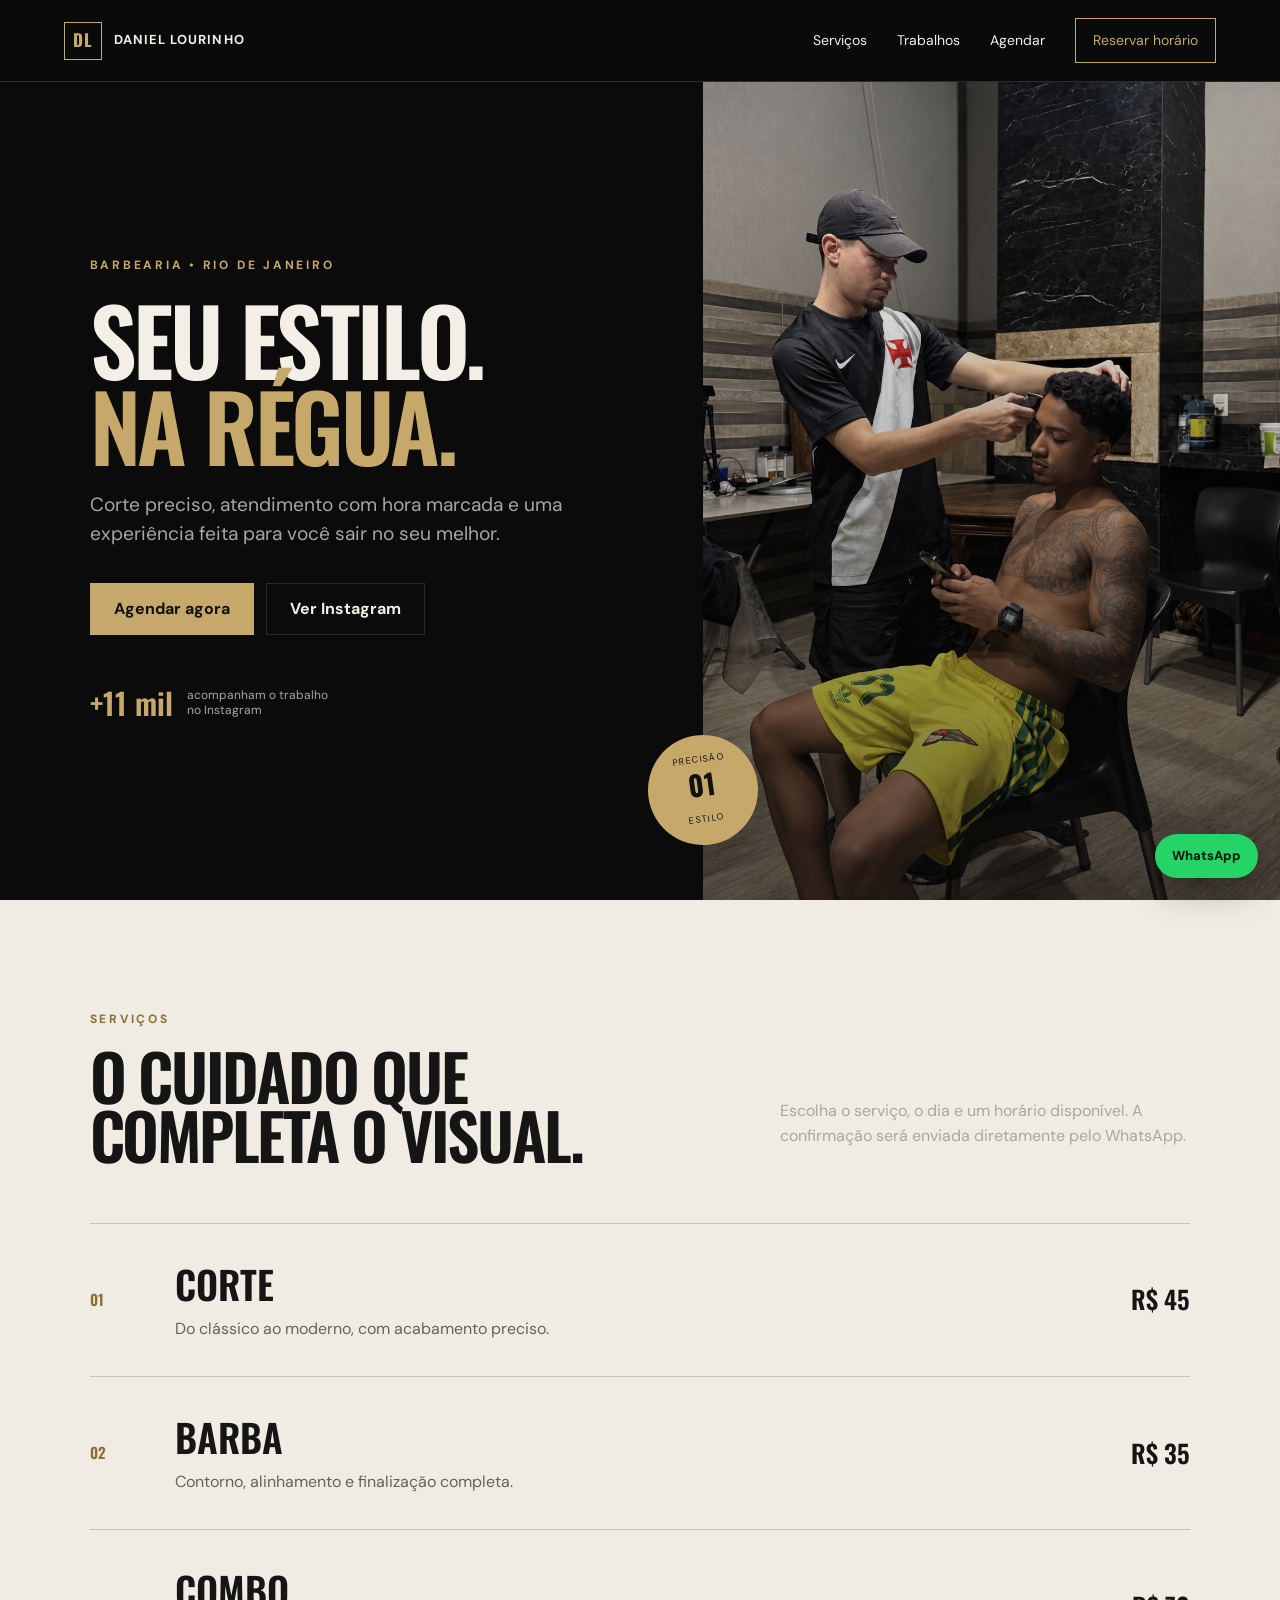
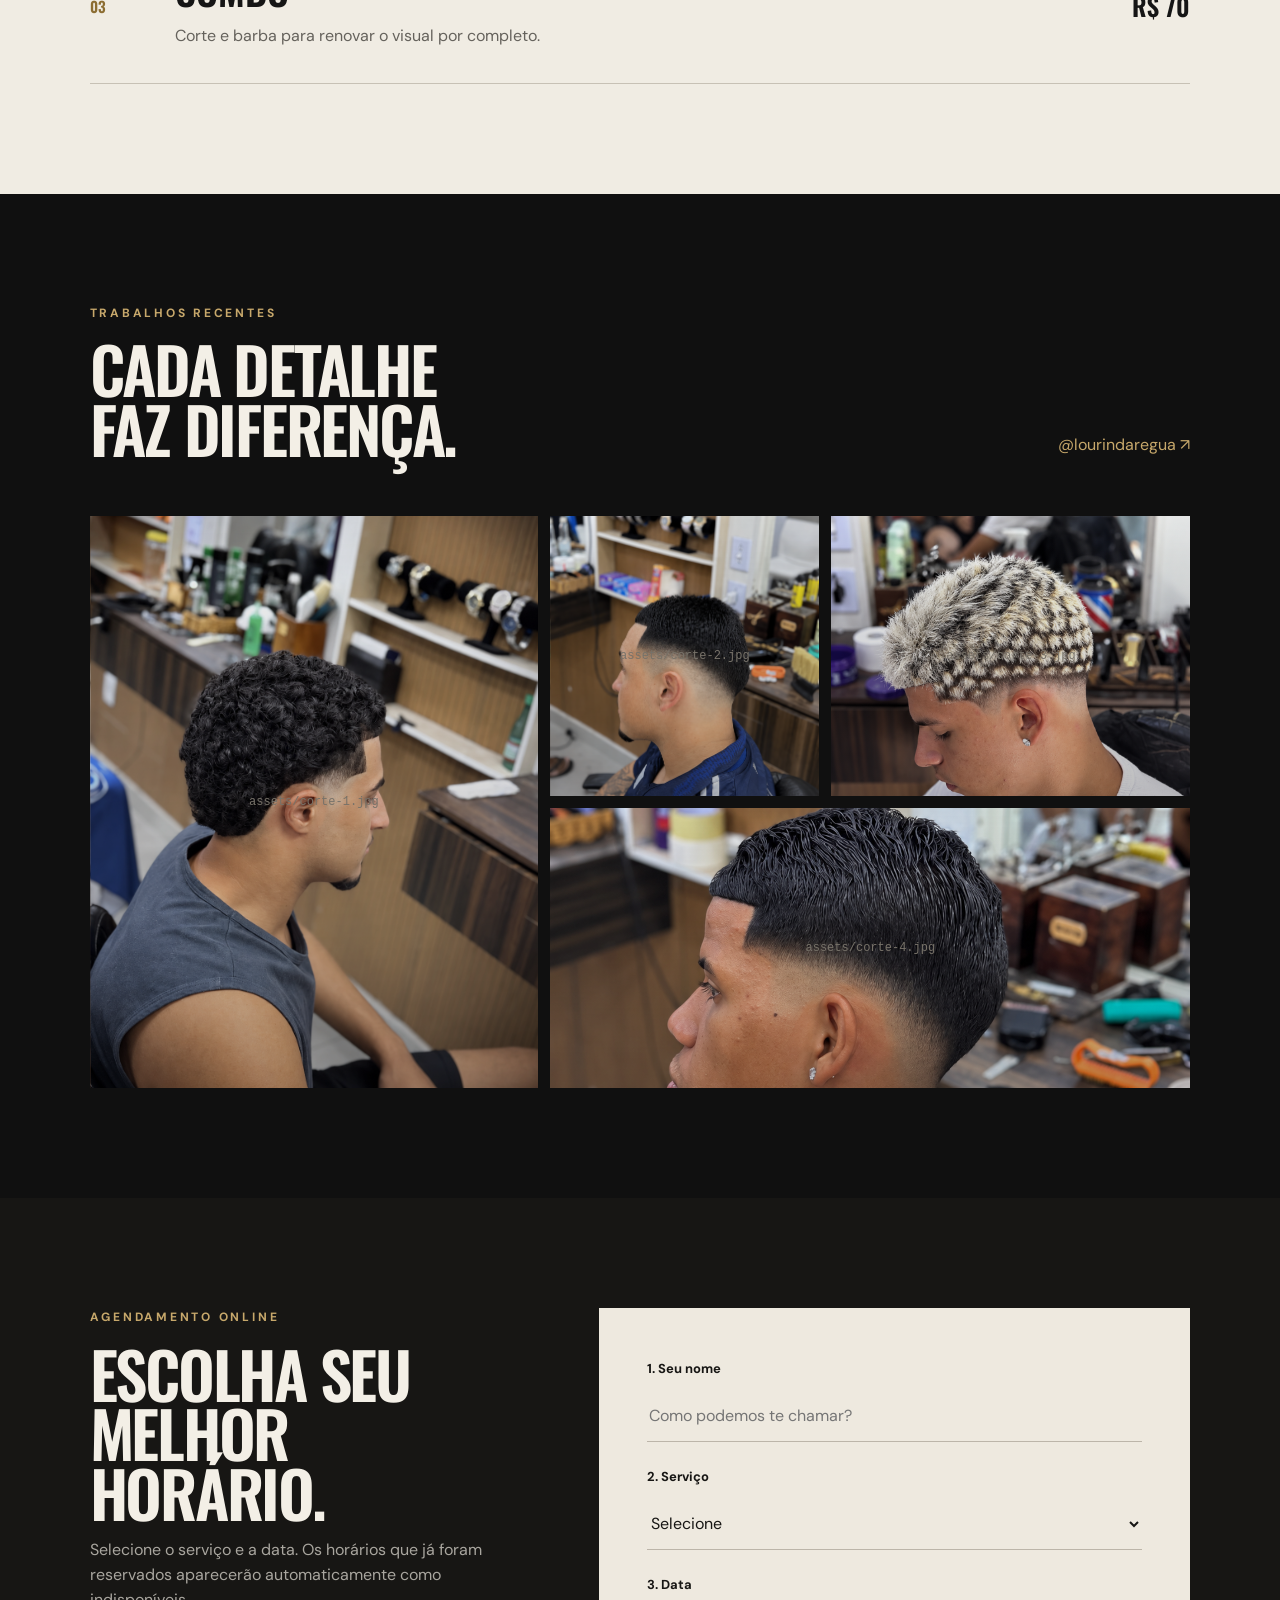
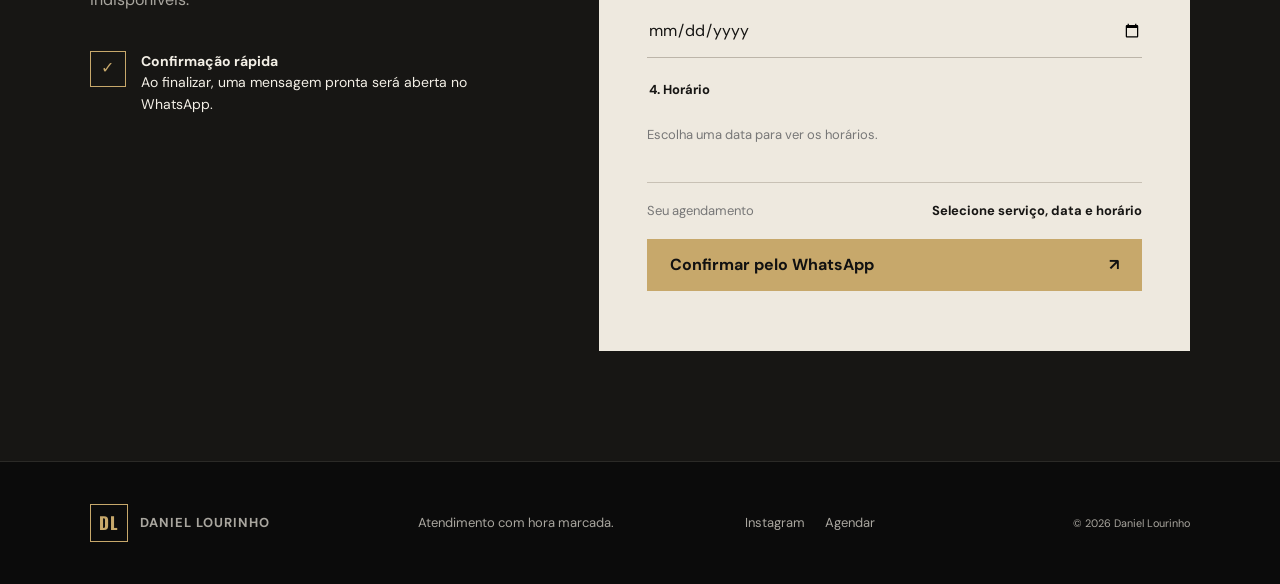
==== index.html @ 7643ce10 "Primeiras alterações" ====
<!DOCTYPE html>
<html lang="pt-BR">

<head>
  <meta charset="UTF-8">

  <meta name="viewport" content="width=device-width, initial-scale=1.0">

  <meta name="description" content="Daniel Lourinho — cortes, barba e acabamento com hora marcada.">

  <meta name="theme-color" content="#0b0b0b">

  <title>Daniel Lourinho | Barber</title>

  <link rel="preconnect" href="https://fonts.googleapis.com">

  <link rel="preconnect" href="https://fonts.gstatic.com" crossorigin>

  <link href="https://fonts.googleapis.com/css2?family=DM+Sans:wght@400;500;600;700&family=Oswald:wght@500;600;700&display=swap" rel="stylesheet">

  <link rel="stylesheet" href="style.css">
</head>

<body>

  <header class="header" id="inicio">

    <a class="brand" href="#inicio" aria-label="Ir para o início">
      <span>DL</span>
      <b>Daniel Lourinho</b>
    </a>

    <button class="menu-btn" aria-label="Abrir menu" aria-expanded="false">
      <span></span>
      <span></span>
    </button>

    <nav class="nav">

      <a href="#servicos">Serviços</a>

      <a href="#trabalhos">Trabalhos</a>

      <a href="#agenda">Agendar</a>

      <a class="nav-cta" href="#agenda">
        Reservar horário
      </a>

    </nav>

  </header>

  <main>

    <section class="hero">

      <div class="hero-copy reveal">

        <p class="eyebrow">
          Barbearia • Rio de Janeiro
        </p>

        <h1>
          Seu estilo.
          <br>
          <em>Na régua.</em>
        </h1>

        <p class="lead">
          Corte preciso, atendimento com hora marcada e uma
          experiência feita para você sair no seu melhor.
        </p>

        <div class="hero-actions">

          <a class="btn primary" href="#agenda">
            Agendar agora
          </a>

          <a class="btn ghost" href="https://instagram.com/lourindaregua" target="_blank" rel="noopener">
            Ver Instagram
          </a>

        </div>

        <div class="proof">

          <strong>+11 mil</strong>

          <span>
            acompanham o trabalho
            <br>
            no Instagram
          </span>

        </div>

      </div>

      <div class="hero-art reveal" aria-label="Foto principal do barbeiro">

        <div class="photo-placeholder">

          <span>
            FOTO
            <br>
            PRINCIPAL
          </span>

          <small>
            Adicione assets/hero.jpg
          </small>

        </div>

        <div class="stamp">
          Precisão
          <br>
          <b>01</b>
          <br>
          Estilo
        </div>

      </div>

    </section>

    <section class="services section" id="servicos">

      <div class="section-head reveal">

        <div>

          <p class="eyebrow">
            Serviços
          </p>

          <h2>
            O cuidado que
            <br>
            completa o visual.
          </h2>

        </div>

        <p>
          Escolha o serviço, o dia e um horário disponível.
          A confirmação será enviada diretamente pelo WhatsApp.
        </p>

      </div>

      <div class="service-grid">

        <article class="service reveal">

          <span>01</span>

          <div>

            <h3>Corte</h3>

            <p>
              Do clássico ao moderno, com acabamento preciso.
            </p>

          </div>

          <strong>R$ 45</strong>

        </article>

        <article class="service reveal">

          <span>02</span>

          <div>

            <h3>Barba</h3>

            <p>
              Contorno, alinhamento e finalização completa.
            </p>

          </div>

          <strong>R$ 35</strong>

        </article>

        <article class="service reveal">

          <span>03</span>

          <div>

            <h3>Combo</h3>

            <p>
              Corte e barba para renovar o visual por completo.
            </p>

          </div>

          <strong>R$ 70</strong>

        </article>

      </div>

    </section>

    <section class="work section" id="trabalhos">

      <div class="section-head reveal">

        <div>

          <p class="eyebrow">
            Trabalhos recentes
          </p>

          <h2>
            Cada detalhe
            <br>
            faz diferença.
          </h2>

        </div>

        <a href="https://instagram.com/lourindaregua" target="_blank" rel="noopener">
          @lourindaregua ↗
        </a>

      </div>

      <div class="gallery">

        <div class="gallery-photo g1 reveal">
          <span>assets/corte-1.jpg</span>
        </div>

        <div class="gallery-photo g2 reveal">
          <span>assets/corte-2.jpg</span>
        </div>

        <div class="gallery-photo g3 reveal">
          <span>assets/corte-3.jpg</span>
        </div>

        <div class="gallery-photo g4 reveal">
          <span>assets/corte-4.jpg</span>
        </div>

      </div>

    </section>

    <section class="booking section" id="agenda">

      <div class="booking-intro reveal">

        <p class="eyebrow">
          Agendamento online
        </p>

        <h2>
          Escolha seu
          <br>
          melhor horário.
        </h2>

        <p>
          Selecione o serviço e a data. Os horários que já foram
          reservados aparecerão automaticamente como indisponíveis.
        </p>

        <div class="booking-note">

          <span>✓</span>

          <p>
            <b>Confirmação rápida</b>
            <br>
            Ao finalizar, uma mensagem pronta será aberta no WhatsApp.
          </p>

        </div>

      </div>

      <form class="booking-card reveal" id="booking-form">

        <label for="name">
          1. Seu nome
        </label>

        <input id="name" type="text" placeholder="Como podemos te chamar?" required>

        <label for="service">
          2. Serviço
        </label>

        <select id="service" required>

          <option value="">
            Selecione
          </option>

          <option value="Corte|45">
            Corte — R$ 45
          </option>

          <option value="Barba|35">
            Barba — R$ 35
          </option>

          <option value="Combo corte + barba|70">
            Combo — R$ 70
          </option>

        </select>

        <label for="date">
          3. Data
        </label>

        <input id="date" type="date" required>

        <fieldset>

          <legend>
            4. Horário
          </legend>

          <div class="slots" id="slots">

            <p class="slot-help">
              Escolha uma data para ver os horários.
            </p>

          </div>

        </fieldset>

        <div class="summary" id="summary">

          <span>
            Seu agendamento
          </span>

          <strong>
            Selecione serviço, data e horário
          </strong>

        </div>

        <button class="btn primary submit" type="submit">

          Confirmar pelo WhatsApp

          <span>↗</span>

        </button>

        <p class="form-status" id="form-status" role="status"></p>

      </form>

    </section>

  </main>

  <footer>

    <a class="brand" href="#inicio">

      <span>DL</span>

      <b>Daniel Lourinho</b>

    </a>

    <p>
      Atendimento com hora marcada.
    </p>

    <div>

      <a href="https://instagram.com/lourindaregua" target="_blank" rel="noopener">
        Instagram
      </a>

      <a href="#agenda">
        Agendar
      </a>

    </div>

    <small>
      © <span id="year"></span> Daniel Lourinho
    </small>

  </footer>

  <a class="float-wa" href="#agenda" aria-label="Agendar pelo WhatsApp">
    WhatsApp
  </a>

  <script src="script.js"></script>

</body>

</html>
---- style.css ----
:root {
  --background: #0b0b0b;
  --card: #141414;
  --white: #f3efe6;
  --gray: #a9a69f;
  --gold: #c7a86b;
  --line: #2b2a27;
  --green: #25d366;
}

* {
  box-sizing: border-box;
}

html {
  scroll-behavior: smooth;
}

body {
  margin: 0;
  background: var(--background);
  color: var(--white);
  font-family: "DM Sans", sans-serif;
  font-size: 16px;
  line-height: 1.55;
}

body.menu-open {
  overflow: hidden;
}

a {
  color: inherit;
  text-decoration: none;
}

button,
input,
select {
  font: inherit;
}

.header {
  width: 100%;
  height: 82px;
  padding: 0 clamp(22px, 5vw, 78px);

  display: flex;
  align-items: center;
  justify-content: space-between;

  position: sticky;
  top: 0;
  z-index: 20;

  background: rgba(11, 11, 11, 0.9);
  border-bottom: 1px solid var(--line);
  backdrop-filter: blur(16px);
}

.brand {
  display: flex;
  align-items: center;
  gap: 12px;

  font-size: 13px;
  letter-spacing: 0.08em;
  text-transform: uppercase;
}

.brand span {
  width: 38px;
  height: 38px;

  display: grid;
  place-items: center;

  border: 1px solid var(--gold);
  color: var(--gold);

  font-family: "Oswald", sans-serif;
  font-size: 17px;
  font-weight: 700;
}

.nav {
  display: flex;
  align-items: center;
  gap: 30px;

  font-size: 14px;
}

.nav a:not(.nav-cta) {
  transition: color 0.25s;
}

.nav a:not(.nav-cta):hover {
  color: var(--gold);
}

.nav-cta {
  padding: 11px 17px;

  border: 1px solid var(--gold);
  color: var(--gold);

  transition:
    background 0.25s,
    color 0.25s;
}

.nav-cta:hover {
  background: var(--gold);
  color: #111111;
}

.menu-btn {
  display: none;

  background: none;
  border: 0;
  cursor: pointer;
}

.hero {
  min-height: calc(100vh - 82px);
  padding-left: clamp(22px, 7vw, 110px);

  display: grid;
  grid-template-columns: 1.03fr 0.97fr;

  overflow: hidden;
}

.hero-copy {
  align-self: center;
  padding: 70px 7vw 70px 0;

  position: relative;
  z-index: 2;
}

.eyebrow {
  margin: 0;

  color: var(--gold);

  font-size: 12px;
  font-weight: 700;
  letter-spacing: 0.23em;
  text-transform: uppercase;
}

.hero h1,
.section h2 {
  margin: 22px 0;

  font-family: "Oswald", sans-serif;
  font-size: clamp(54px, 7.2vw, 110px);
  font-weight: 600;
  line-height: 0.93;

  letter-spacing: -0.035em;
  text-transform: uppercase;
}

.hero h1 em {
  color: var(--gold);
  font-style: normal;
}

.lead {
  max-width: 590px;

  color: var(--gray);

  font-size: clamp(17px, 1.5vw, 21px);
}

.hero-actions {
  margin: 34px 0 45px;

  display: flex;
  flex-wrap: wrap;
  gap: 12px;
}

.btn {
  min-height: 52px;
  padding: 0 23px;

  display: inline-flex;
  align-items: center;
  justify-content: center;

  border: 1px solid var(--line);

  font-weight: 700;

  cursor: pointer;
  transition:
    background 0.25s,
    color 0.25s,
    border-color 0.25s,
    transform 0.25s;
}

.btn:hover {
  transform: translateY(-2px);
}

.btn.primary {
  background: var(--gold);
  border-color: var(--gold);
  color: #111111;
}

.btn.primary:hover {
  background: #dbc184;
}

.btn.ghost:hover {
  border-color: var(--gold);
  color: var(--gold);
}

.proof {
  display: flex;
  align-items: center;
  gap: 14px;
}

.proof strong {
  color: var(--gold);

  font-family: "Oswald", sans-serif;
  font-size: 30px;
  font-weight: 600;
}

.proof span {
  color: var(--gray);

  font-size: 12px;
  line-height: 1.3;
}

.hero-art {
  min-height: 650px;

  position: relative;

  display: grid;
  place-items: center;

  background-color: #181715;
  background-image:
    linear-gradient(to top, rgba(11, 11, 11, 0.6), transparent),
    url("assets/hero.png");

  background-position: center;
  background-size: cover;
}

.photo-placeholder {
  position: absolute;
  inset: 0;
  z-index: -1;

  display: grid;
  place-content: center;

  background: radial-gradient(circle at 55% 40%, #3b3730, #171614 60%);

  color: #6f6a61;

  font-family: "Oswald", sans-serif;
  font-size: 36px;
  font-weight: 600;
  line-height: 1;

  letter-spacing: 0.08em;
  text-align: center;
}

.photo-placeholder small {
  margin-top: 15px;

  font-family: "DM Sans", sans-serif;
  font-size: 12px;
}

.stamp {
  width: 110px;
  height: 110px;

  position: absolute;
  bottom: 55px;
  left: -55px;

  display: grid;
  place-content: center;

  background: var(--gold);
  border-radius: 50%;
  color: #111111;

  font-size: 9px;
  letter-spacing: 0.16em;
  line-height: 1.3;
  text-align: center;
  text-transform: uppercase;

  transform: rotate(-8deg);
}

.stamp b {
  font-family: "Oswald", sans-serif;
  font-size: 28px;
  font-weight: 700;
}

.section {
  padding: 110px clamp(22px, 7vw, 110px);
}

.section-head {
  margin-bottom: 58px;

  display: flex;
  align-items: flex-end;
  justify-content: space-between;
  gap: 40px;
}

.section h2 {
  margin: 17px 0 0;

  font-size: clamp(43px, 5vw, 72px);
}

.section-head > p {
  max-width: 410px;

  color: var(--gray);
}

.section-head > a {
  color: var(--gold);
}

.services {
  background: #f0ece3;
  color: #151515;
}

.services .eyebrow {
  color: #8c6d32;
}

.service-grid {
  border-top: 1px solid #c7c1b5;
}

.service {
  padding: 30px 0;

  display: grid;
  grid-template-columns: 60px 1fr auto;
  align-items: center;
  gap: 25px;

  border-bottom: 1px solid #c7c1b5;
}

.service > span {
  color: #8c6d32;

  font-family: "Oswald", sans-serif;
  font-size: 15px;
  font-weight: 600;
}

.service h3 {
  margin: 0;

  font-family: "Oswald", sans-serif;
  font-size: clamp(26px, 3vw, 42px);
  font-weight: 600;

  text-transform: uppercase;
}

.service p {
  margin: 4px 0;

  color: #65625c;
}

.service strong {
  font-family: "Oswald", sans-serif;
  font-size: 25px;
  font-weight: 600;
}

.work {
  background: #101010;
}

.gallery {
  display: grid;
  grid-template-columns: 1.25fr 0.75fr 1fr;
  grid-template-rows: 280px 280px;
  gap: 12px;
}

.gallery-photo {
  position: relative;

  overflow: hidden;

  background-color: #25231f;
  background-position: center;
  background-size: cover;

  transition: transform 0.4s;
}

.gallery-photo:hover {
  transform: scale(0.985);
}

.gallery-photo span {
  position: absolute;
  inset: 0;

  display: grid;
  place-items: center;

  color: #777269;

  font-family: monospace;
  font-size: 12px;
}

.g1 {
  grid-row: 1 / 3;

  background-image:
    linear-gradient(rgba(0, 0, 0, 0.05), rgba(0, 0, 0, 0.25)),
    url("assets/corte-1.png");
}

.g2 {
  background-image:
    linear-gradient(rgba(0, 0, 0, 0.05), rgba(0, 0, 0, 0.25)),
    url("assets/corte-2.png");
}

.g3 {
  background-image:
    linear-gradient(rgba(0, 0, 0, 0.05), rgba(0, 0, 0, 0.25)),
    url("assets/corte-3.png");
}

.g4 {
  grid-column: 2 / 4;

  background-image:
    linear-gradient(rgba(0, 0, 0, 0.05), rgba(0, 0, 0, 0.25)),
    url("assets/corte-4.png");
}

.booking {
  display: grid;
  grid-template-columns: 0.8fr 1.2fr;
  gap: 9vw;

  background: #171614;
}

.booking-intro > p:not(.eyebrow) {
  max-width: 470px;

  color: var(--gray);
}

.booking-note {
  margin-top: 38px;

  display: flex;
  gap: 15px;
}

.booking-note > span {
  width: 36px;
  height: 36px;

  display: grid;
  flex-shrink: 0;
  place-items: center;

  border: 1px solid var(--gold);
  color: var(--gold);
}

.booking-note p {
  margin: 0;

  font-size: 14px;
}

.booking-card {
  padding: clamp(24px, 4vw, 48px);

  background: #eee9df;
  color: #171614;
}

label,
legend {
  font-size: 13px;
  font-weight: 700;
}

input,
select {
  width: 100%;
  height: 52px;
  margin: 9px 0 22px;

  background: transparent;
  border: 0;
  border-bottom: 1px solid #bcb5a9;
  border-radius: 0;
  color: #171614;
  outline: none;
}

input:focus,
select:focus {
  border-color: #8c6d32;
}

fieldset {
  margin: 0 0 24px;
  padding: 0;

  border: 0;
}

.slots {
  margin-top: 12px;

  display: grid;
  grid-template-columns: repeat(4, 1fr);
  gap: 8px;
}

.slot {
  height: 43px;

  background: transparent;
  border: 1px solid #c8c1b5;

  cursor: pointer;
  transition:
    background 0.2s,
    color 0.2s;
}

.slot:hover,
.slot.active {
  background: #171614;
  color: #ffffff;
}

.slot:disabled {
  opacity: 0.35;

  cursor: not-allowed;
  text-decoration: line-through;
}

.slot-help {
  grid-column: 1 / -1;

  color: #777777;

  font-size: 13px;
}

.summary {
  padding: 18px 0;

  display: flex;
  justify-content: space-between;
  gap: 15px;

  border-top: 1px solid #c8c1b5;

  font-size: 13px;
}

.summary span {
  color: #777777;
}

.submit {
  width: 100%;

  justify-content: space-between;

  border: 0;
}

.form-status {
  margin-bottom: 0;

  font-size: 12px;
}

.form-status.error {
  color: #a12c2c;
}

footer {
  padding: 38px clamp(22px, 7vw, 110px);

  display: grid;
  grid-template-columns: 1fr 1fr 1fr auto;
  align-items: center;
  gap: 25px;

  border-top: 1px solid var(--line);
  color: var(--gray);

  font-size: 13px;
}

footer > div {
  display: flex;
  gap: 20px;
}

footer a:hover {
  color: var(--gold);
}

.float-wa {
  padding: 12px 17px;

  position: fixed;
  right: 22px;
  bottom: 22px;
  z-index: 10;

  background: var(--green);
  border-radius: 99px;
  color: #071b0e;

  font-size: 13px;
  font-weight: 800;

  box-shadow: 0 10px 35px rgba(0, 0, 0, 0.35);
}

.reveal {
  opacity: 0;

  transform: translateY(22px);
  transition:
    opacity 0.7s ease,
    transform 0.7s ease;
}

.reveal.visible {
  opacity: 1;

  transform: none;
}

@media (max-width: 850px) {
  .header {
    height: 70px;
  }

  .menu-btn {
    padding: 10px;

    display: grid;
    gap: 6px;
  }

  .menu-btn span {
    width: 24px;
    height: 1px;

    background: #ffffff;
  }

  .nav {
    padding: 25px;

    position: absolute;
    top: 70px;
    right: 0;
    left: 0;

    display: none;
    flex-direction: column;
    align-items: stretch;

    background: #111111;
    border-bottom: 1px solid var(--line);
  }

  .nav.open {
    display: flex;
  }

  .hero {
    padding: 0;

    grid-template-columns: 1fr;
  }

  .hero-copy {
    padding: 75px 22px 50px;
  }

  .hero-art {
    min-height: 520px;
  }

  .stamp {
    bottom: 22px;
    left: 22px;
  }

  .section {
    padding: 78px 22px;
  }

  .section-head {
    display: block;
  }

  .section-head > p {
    margin-top: 25px;
  }

  .service {
    grid-template-columns: 40px 1fr;
  }

  .service strong {
    grid-column: 2;
  }

  .service p {
    font-size: 14px;
  }

  .gallery {
    grid-template-columns: 1fr 1fr;
    grid-template-rows: 330px 220px 220px;
  }

  .g1 {
    grid-column: 1 / 3;
    grid-row: auto;
  }

  .g4 {
    grid-column: 1 / 3;
  }

  .booking {
    grid-template-columns: 1fr;
    gap: 45px;
  }

  .slots {
    grid-template-columns: repeat(3, 1fr);
  }

  footer {
    grid-template-columns: 1fr;
    align-items: flex-start;
  }

  .float-wa {
    right: 14px;
    bottom: 14px;
  }

  .hero h1 {
    font-size: 64px;
  }
}

@media (max-width: 420px) {
  .hero h1 {
    font-size: 55px;
  }

  .gallery {
    grid-template-rows: 300px 180px 180px;
  }

  .slots {
    grid-template-columns: repeat(2, 1fr);
  }

  .summary {
    flex-direction: column;
  }
}
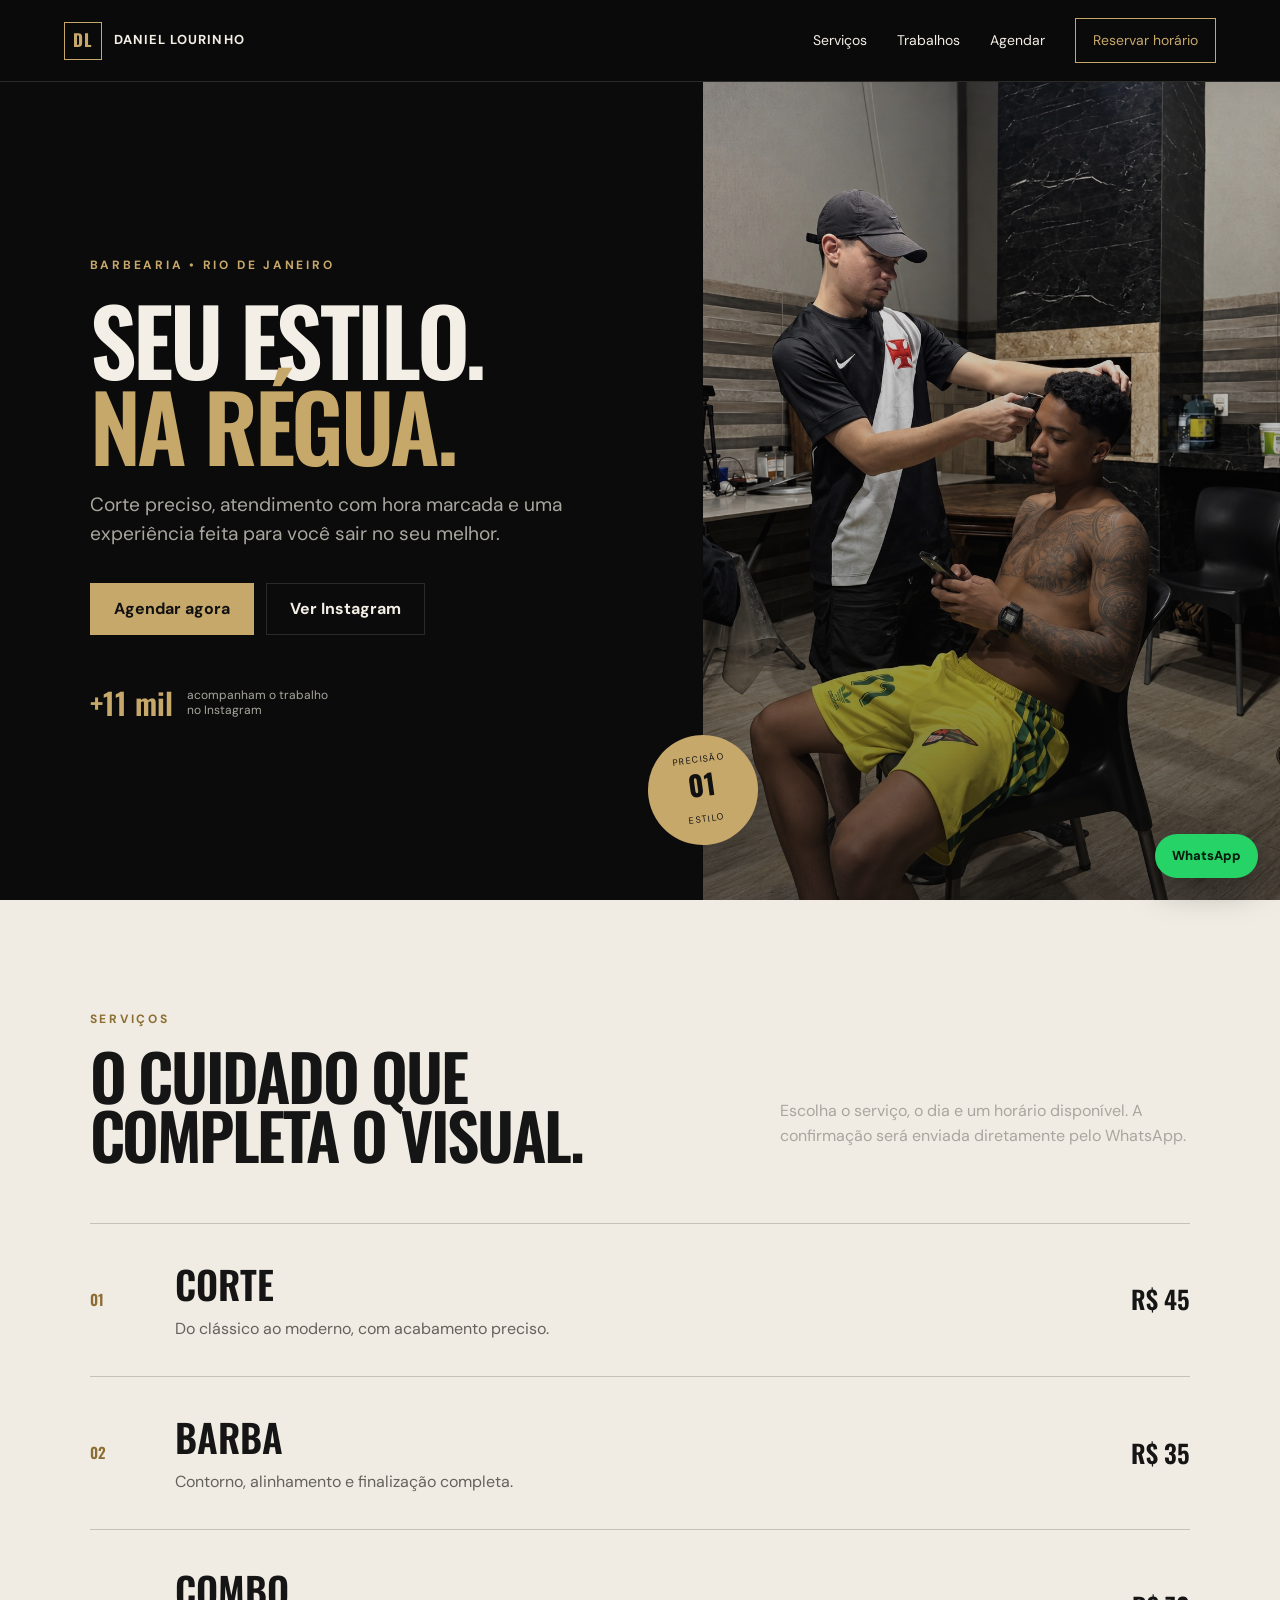
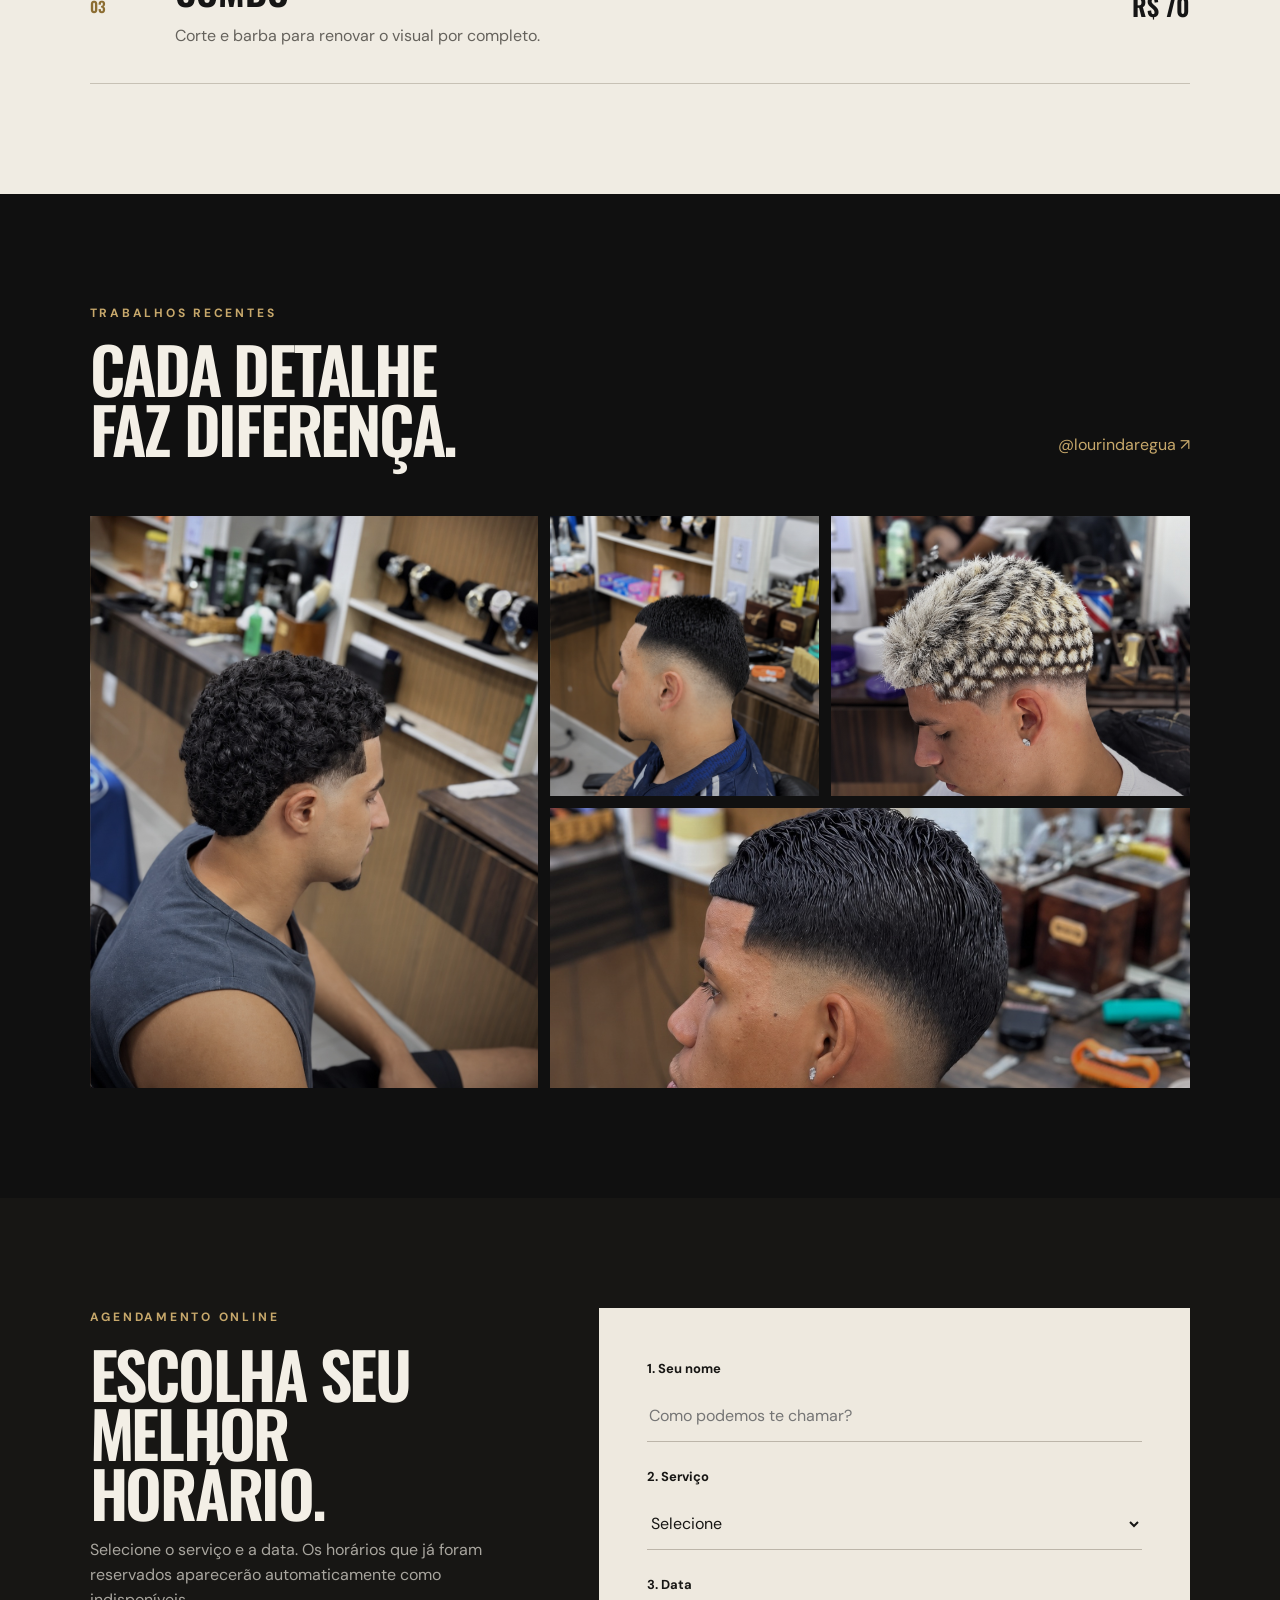
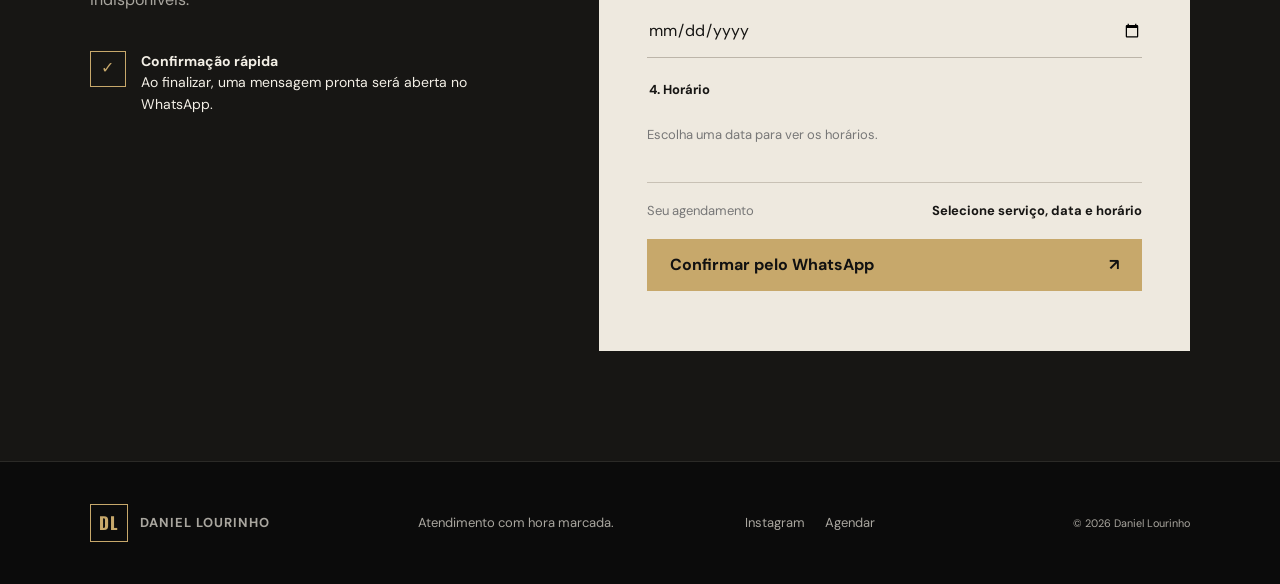
==== commit 24a2804a: "detalhes para melhoria" ====
--- a/index.html
+++ b/index.html
@@ -237,21 +237,13 @@
 
       <div class="gallery">
 
-        <div class="gallery-photo g1 reveal">
-          <span>assets/corte-1.jpg</span>
-        </div>
-
-        <div class="gallery-photo g2 reveal">
-          <span>assets/corte-2.jpg</span>
-        </div>
-
-        <div class="gallery-photo g3 reveal">
-          <span>assets/corte-3.jpg</span>
-        </div>
-
-        <div class="gallery-photo g4 reveal">
-          <span>assets/corte-4.jpg</span>
-        </div>
+        <div class="gallery-photo g1 reveal" aria-label="Corte realizado por Daniel Lourinho"></div>
+
+        <div class="gallery-photo g2 reveal" aria-label="Corte realizado por Daniel Lourinho"></div>
+
+        <div class="gallery-photo g3 reveal" aria-label="Corte realizado por Daniel Lourinho"></div>
+
+        <div class="gallery-photo g4 reveal" aria-label="Corte realizado por Daniel Lourinho"></div>
 
       </div>
 
--- a/style.css
+++ b/style.css
@@ -257,7 +257,7 @@
   background-color: #181715;
   background-image:
     linear-gradient(to top, rgba(11, 11, 11, 0.6), transparent),
-    url("assets/hero.png");
+    url("assets/hero.jpg");
 
   background-position: center;
   background-size: cover;
@@ -449,19 +449,19 @@
 
   background-image:
     linear-gradient(rgba(0, 0, 0, 0.05), rgba(0, 0, 0, 0.25)),
-    url("assets/corte-1.png");
+    url("assets/corte-1.jpg");
 }
 
 .g2 {
   background-image:
     linear-gradient(rgba(0, 0, 0, 0.05), rgba(0, 0, 0, 0.25)),
-    url("assets/corte-2.png");
+    url("assets/corte-2.jpg");
 }
 
 .g3 {
   background-image:
     linear-gradient(rgba(0, 0, 0, 0.05), rgba(0, 0, 0, 0.25)),
-    url("assets/corte-3.png");
+    url("assets/corte-3.jpg");
 }
 
 .g4 {
@@ -469,7 +469,7 @@
 
   background-image:
     linear-gradient(rgba(0, 0, 0, 0.05), rgba(0, 0, 0, 0.25)),
-    url("assets/corte-4.png");
+    url("assets/corte-4.jpg");
 }
 
 .booking {
